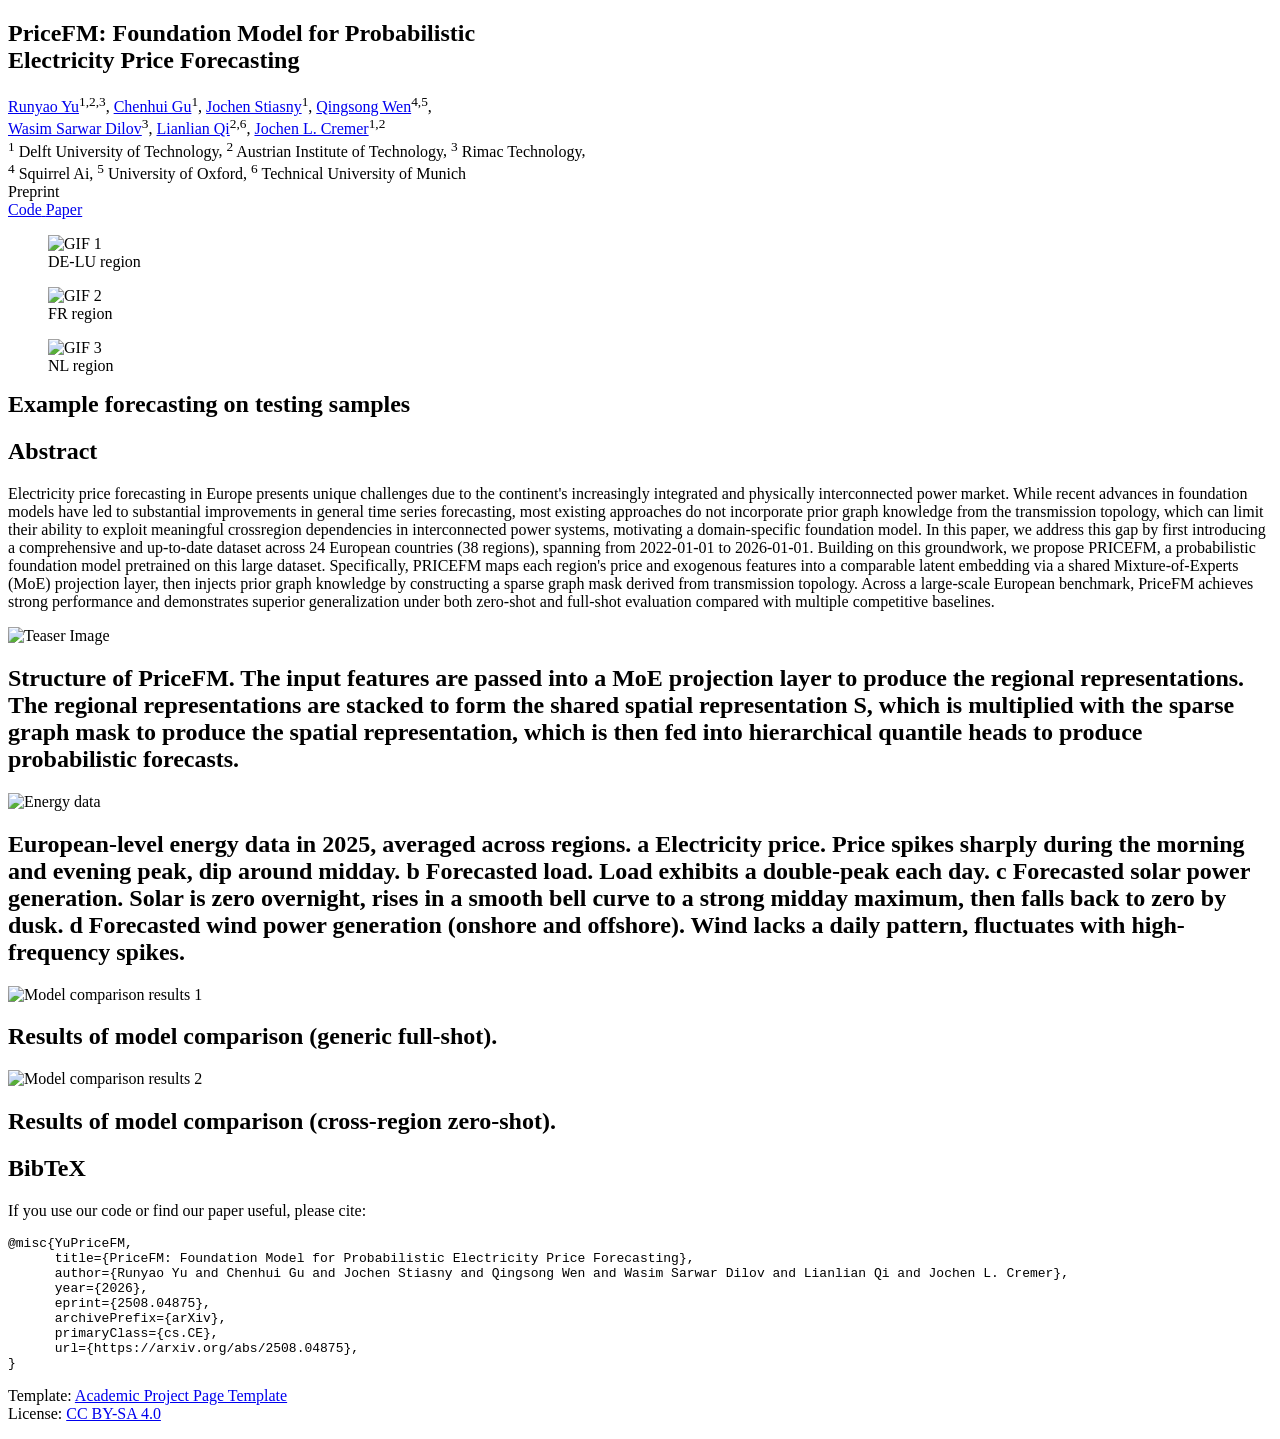
==== index.html @ c412047d "simplified visualization" ====
<!DOCTYPE html>
<html>
<head>
  <meta charset="utf-8">
  <!-- Meta tags for social media banners, these should be filled in appropriatly as they are your "business card" -->
  <!-- Replace the content tag with appropriate information -->
  <meta name="description" content="DESCRIPTION META TAG">
  <meta property="og:title" content="SOCIAL MEDIA TITLE TAG"/>
  <meta property="og:description" content="SOCIAL MEDIA DESCRIPTION TAG TAG"/>
  <meta property="og:url" content="URL OF THE WEBSITE"/>
  <!-- Path to banner image, should be in the path listed below. Optimal dimenssions are 1200X630-->
  <meta property="og:image" content="static/image/your_banner_image.png" />
  <meta property="og:image:width" content="1200"/>
  <meta property="og:image:height" content="630"/>


  <meta name="twitter:title" content="TWITTER BANNER TITLE META TAG">
  <meta name="twitter:description" content="TWITTER BANNER DESCRIPTION META TAG">
  <!-- Path to banner image, should be in the path listed below. Optimal dimenssions are 1200X600-->
  <meta name="twitter:image" content="static/images/your_twitter_banner_image.png">
  <meta name="twitter:card" content="summary_large_image">
  <!-- Keywords for your paper to be indexed by-->
  <meta name="keywords" content="KEYWORDS SHOULD BE PLACED HERE">
  <meta name="viewport" content="width=device-width, initial-scale=1">


  <title>PriceFM: Foundation Model for Probabilistic Electricity Price Forecasting</title> <!-- 1 title-->
  <link rel="icon" type="image/x-icon" href="static/images/delft_favicon.ico"> <!-- 2 icon-->
  <link href="https://fonts.googleapis.com/css?family=Google+Sans|Noto+Sans|Castoro"
  rel="stylesheet">

  <link rel="stylesheet" href="static/css/bulma.min.css">
  <link rel="stylesheet" href="static/css/bulma-carousel.min.css">
  <link rel="stylesheet" href="static/css/bulma-slider.min.css">
  <link rel="stylesheet" href="static/css/fontawesome.all.min.css">
  <link rel="stylesheet"
  href="https://cdn.jsdelivr.net/gh/jpswalsh/academicons@1/css/academicons.min.css">
  <link rel="stylesheet" href="static/css/index.css">

  <script src="https://ajax.googleapis.com/ajax/libs/jquery/3.5.1/jquery.min.js"></script>
  <script src="https://documentcloud.adobe.com/view-sdk/main.js"></script>
  <script defer src="static/js/fontawesome.all.min.js"></script>
  <script src="static/js/bulma-carousel.min.js"></script>
  <script src="static/js/bulma-slider.min.js"></script>
  <script src="static/js/index.js"></script>
</head>
<body>

  <!-- 3 authors-->
  <section class="hero">
    <div class="hero-body">
      <div class="container is-max-desktop">
        <div class="columns is-centered">
          <div class="column has-text-centered">
            <h1 class="title is-1 publication-title">
              PriceFM: Foundation Model for Probabilistic<br>
              Electricity Price Forecasting<br>

            </h1>
            <!-- first line of authors -->
            <div class="is-size-5 publication-authors">
            <span class="author-block">
              <a href="https://www.linkedin.com/in/runyao-yu/" target="_blank">Runyao Yu</a><sup>1,2,3</sup>,
            </span>
            <span class="author-block">
              <a href="https://www.linkedin.com/in/chenhuigu/" target="_blank">Chenhui Gu</a><sup>1</sup>,
            </span>
            <span class="author-block">
              <a href="https://www.linkedin.com/in/jochen-stiasny-83184a1b1/?locale=de_DE" target="_blank">Jochen Stiasny</a><sup>1</sup>,
            </span>
            <span class="author-block">
              <a href="https://www.linkedin.com/in/qingsong-wen-22814156/" target="_blank">Qingsong Wen</a><sup>4,5</sup>,
            </span>
          </div>
          <!-- second line of authors -->
          <div class="is-size-5 publication-authors">
            <span class="author-block">
              <a href="https://www.linkedin.com/in/wasimsarwar/" target="_blank">Wasim Sarwar Dilov</a><sup>3</sup>,
            </span>
            <span class="author-block">
              <a href="https://www.linkedin.com/in/lianlian-qi-a3257a147/" target="_blank">Lianlian Qi</a><sup>2,6</sup>,
            </span>
            <span class="author-block">
              <a href="https://www.linkedin.com/in/jochen-cremer/" target="_blank">Jochen L. Cremer</a><sup>1,2</sup>
            </span>
          </div>


                  <div class="is-size-5 publication-authors">
                  <span class="author-block"><sup>1</sup> Delft University of Technology</span>, 
                  <span class="author-block"><sup>2</sup> Austrian Institute of Technology</span>,
                  <span class="author-block"><sup>3</sup> Rimac Technology</span>,<br>
                  <span class="author-block"><sup>4</sup> Squirrel Ai</span>,
                  <span class="author-block"><sup>5</sup> University of Oxford</span>,
                  <span class="author-block"><sup>6</sup> Technical University of Munich</span><br>

                  <span class="author-block">Preprint</span>
                </div>



                  <div class="column has-text-centered">
                    <div class="publication-links">
                
                        <!-- 4 links-->

                <!-- Github link -->
                  <span class="link-block">
                    <a href="https://github.com/runyao-yu/PriceFM" target="_blank"
                    class="external-link button is-normal is-rounded is-dark">
                    <span class="icon">
                      <i class="fab fa-github"></i>
                    </span>
                    <span>Code</span>
                  </a>
                </span>

                <!-- ArXiv abstract Link -->
                <span class="link-block">
                  <a href="https://www.arxiv.org/abs/2508.04875" target="_blank"
                  class="external-link button is-normal is-rounded is-dark">
                  <span class="icon">
                    <i class="ai ai-arxiv"></i>
                  </span>
                  <span>Paper</span>
                </a>
              </span>
            </div>
          </div>
        </div>
      </div>
    </div>
  </div>
</section>



<section class="hero teaser">
  <div class="container is-max-desktop">
    <div class="hero-body has-text-centered">
      <div class="columns is-centered">
        
        <div class="column">
          <figure>
            <img src="static/images/Example_Forecasts_DE_LU.gif" alt="GIF 1" style="width:100%; height:auto;">
            <figcaption>DE-LU region</figcaption>
          </figure>
        </div>

        <div class="column">
          <figure>
            <img src="static/images/Example_Forecasts_FR.gif" alt="GIF 2" style="width:100%; height:auto;">
            <figcaption>FR region</figcaption>
          </figure>
        </div>

        <div class="column">
          <figure>
            <img src="static/images/Example_Forecasts_NL.gif" alt="GIF 3" style="width:100%; height:auto;">
            <figcaption>NL region</figcaption>
          </figure>
        </div>

      </div>
      
      <h2 class="subtitle has-text-centered" style="margin-top:1rem;">
        Example forecasting on testing samples
      </h2>
    </div>
  </div>
</section>





<!-- 6 Paper abstract -->
<section class="section hero is-light">
  <div class="container is-max-desktop">
    <div class="columns is-centered has-text-centered">
      <div class="column is-four-fifths">
        <h2 class="title is-3">Abstract</h2>
        <div class="content has-text-justified">
          <p>
            Electricity price forecasting in Europe presents
            unique challenges due to the continent's increasingly integrated and physically interconnected
            power market. While recent advances in foundation models have led to substantial improvements in general time series forecasting, most existing approaches do not incorporate prior graph
            knowledge from the transmission topology, which can limit their ability to exploit meaningful crossregion dependencies in interconnected power systems, motivating a domain-specific foundation model. In this paper, we address this gap by
            first introducing a comprehensive and up-to-date
            dataset across 24 European countries (38 regions),
            spanning from 2022-01-01 to 2026-01-01. Building on this groundwork, we propose PRICEFM,
            a probabilistic foundation model pretrained on
            this large dataset. Specifically, PRICEFM maps
            each region's price and exogenous features into
            a comparable latent embedding via a shared
            Mixture-of-Experts (MoE) projection layer, then
            injects prior graph knowledge by constructing
            a sparse graph mask derived from transmission
            topology. Across a large-scale European benchmark, PriceFM achieves strong performance and
            demonstrates superior generalization under both
            zero-shot and full-shot evaluation compared with
            multiple competitive baselines.
          </p>
        </div>
      </div>
    </div>
  </div>
</section>
<!-- End paper abstract -->


<!-- 6.5 Model image -->
<section class="hero is-small">
  <div class="hero-body">
    <div class="container">
      <div class="has-text-centered">
        <img src="static/images/PriceFM_structure.PNG" alt="Teaser Image">
        <h2 class="subtitle has-text-centered">
          Structure of PriceFM. 
          The input features are passed into a MoE projection layer to produce the regional representations. 
          The regional representations are stacked to form the shared spatial representation S, which is multiplied with the sparse
          graph mask to produce the spatial representation, which is then fed into hierarchical quantile heads to produce probabilistic forecasts.
        </h2>
      </div>
    </div>
  </div>
</section>
<!-- End teaser image -->



<!-- 7. Image -->
<section class="hero is-small">
  <div class="hero-body">
    <div class="container has-text-centered">
      <img src="static/images/Energy_data.PNG" alt="Energy data" />
      <h2 class="subtitle has-text-centered">
        European-level energy data in 2025, averaged across regions.
        <b>a</b> Electricity price. Price spikes sharply during the morning and evening peak, dip around midday.
        <b>b</b> Forecasted load. Load exhibits a double-peak each day.
        <b>c</b> Forecasted solar power generation. Solar is zero overnight, rises in a smooth bell curve to a strong midday maximum, then falls back to zero by dusk.
        <b>d</b> Forecasted wind power generation (onshore and offshore). Wind lacks a daily pattern, fluctuates with high-frequency spikes.
      </h2>
    </div>
  </div>
</section>


<!-- 8. Results carousel -->
<section class="hero is-small">
  <div class="hero-body">
    <div class="container">
      <div id="results-carousel" class="carousel results-carousel">

        <div class="item">
          <img 
            src="static/images/Model_comparison1.PNG" 
            alt="Model comparison results 1"
          />
          <h2 class="subtitle has-text-centered">
            Results of model comparison (generic full-shot).
          </h2>
        </div>

        <div class="item">
          <img 
            src="static/images/Model_comparison2.PNG" 
            alt="Model comparison results 2"
          />
          <h2 class="subtitle has-text-centered">
            Results of model comparison (cross-region zero-shot).
          </h2>
        </div>

      </div>
    </div>
  </div>
</section>
<!-- End results carousel -->



<!--BibTex citation -->
<section class="section" id="BibTeX">
  <div class="container is-max-desktop content">
    <h2 class="title">BibTeX</h2>
    <p>If you use our code or find our paper useful, please cite:</p>
    <pre><code>@misc{YuPriceFM,
      title={PriceFM: Foundation Model for Probabilistic Electricity Price Forecasting}, 
      author={Runyao Yu and Chenhui Gu and Jochen Stiasny and Qingsong Wen and Wasim Sarwar Dilov and Lianlian Qi and Jochen L. Cremer},
      year={2026},
      eprint={2508.04875},
      archivePrefix={arXiv},
      primaryClass={cs.CE},
      url={https://arxiv.org/abs/2508.04875}, 
}
</code></pre>
  </div>
</section>
<!--End BibTex citation -->



<footer class="footer">
  <div class="container">
    <div class="columns is-centered">
      <div class="column is-8">
        <div class="content has-text-centered">
          <p>
            Template: <a href="https://github.com/eliahuhorwitz/Academic-project-page-template" target="_blank">Academic Project Page Template</a><br>
            License: <a rel="license" href="http://creativecommons.org/licenses/by-sa/4.0/" target="_blank">CC BY-SA 4.0</a>
          </p>
        </div>
      </div>
    </div>
  </div>
</footer>

<!-- Statcounter tracking code -->
  
<!-- You can add a tracker to track page visits by creating an account at statcounter.com -->
<!-- End of Statcounter Code -->
    <!-- End of Statcounter Code -->

  </body>
  </html>
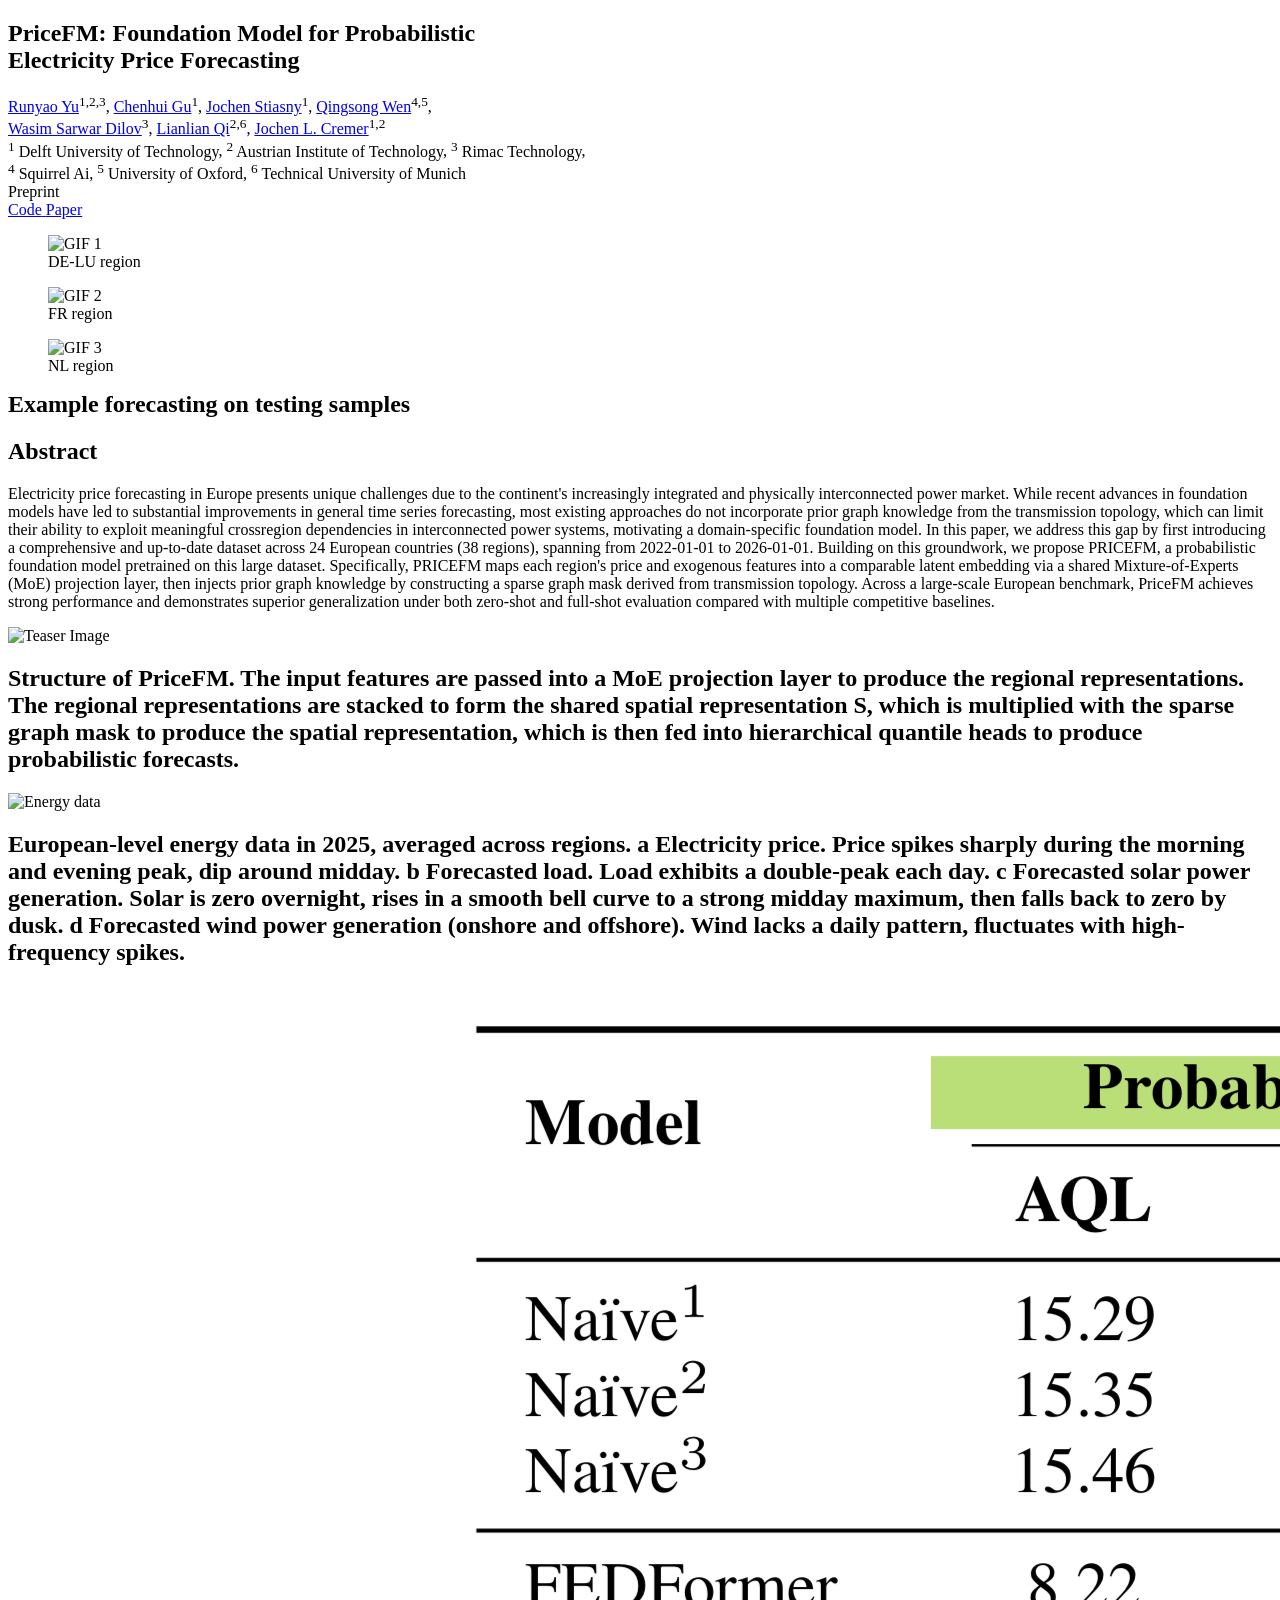
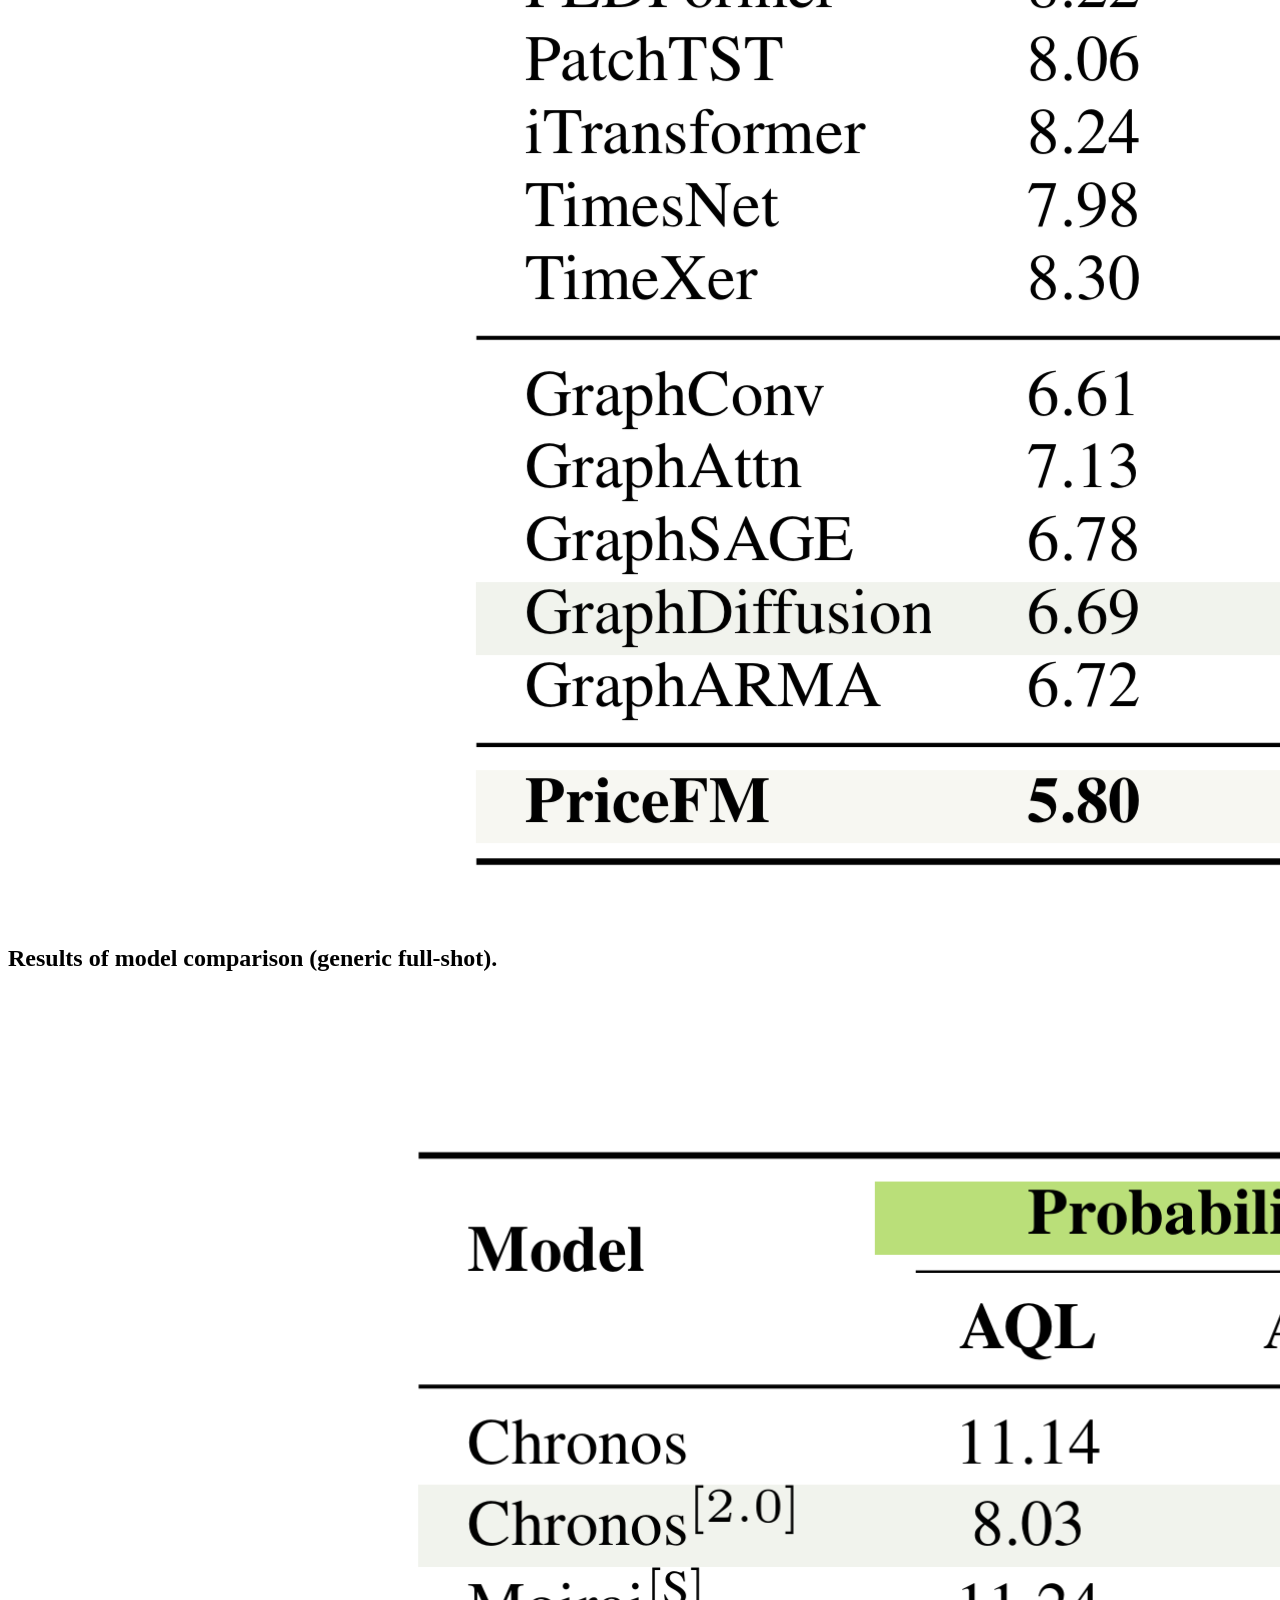
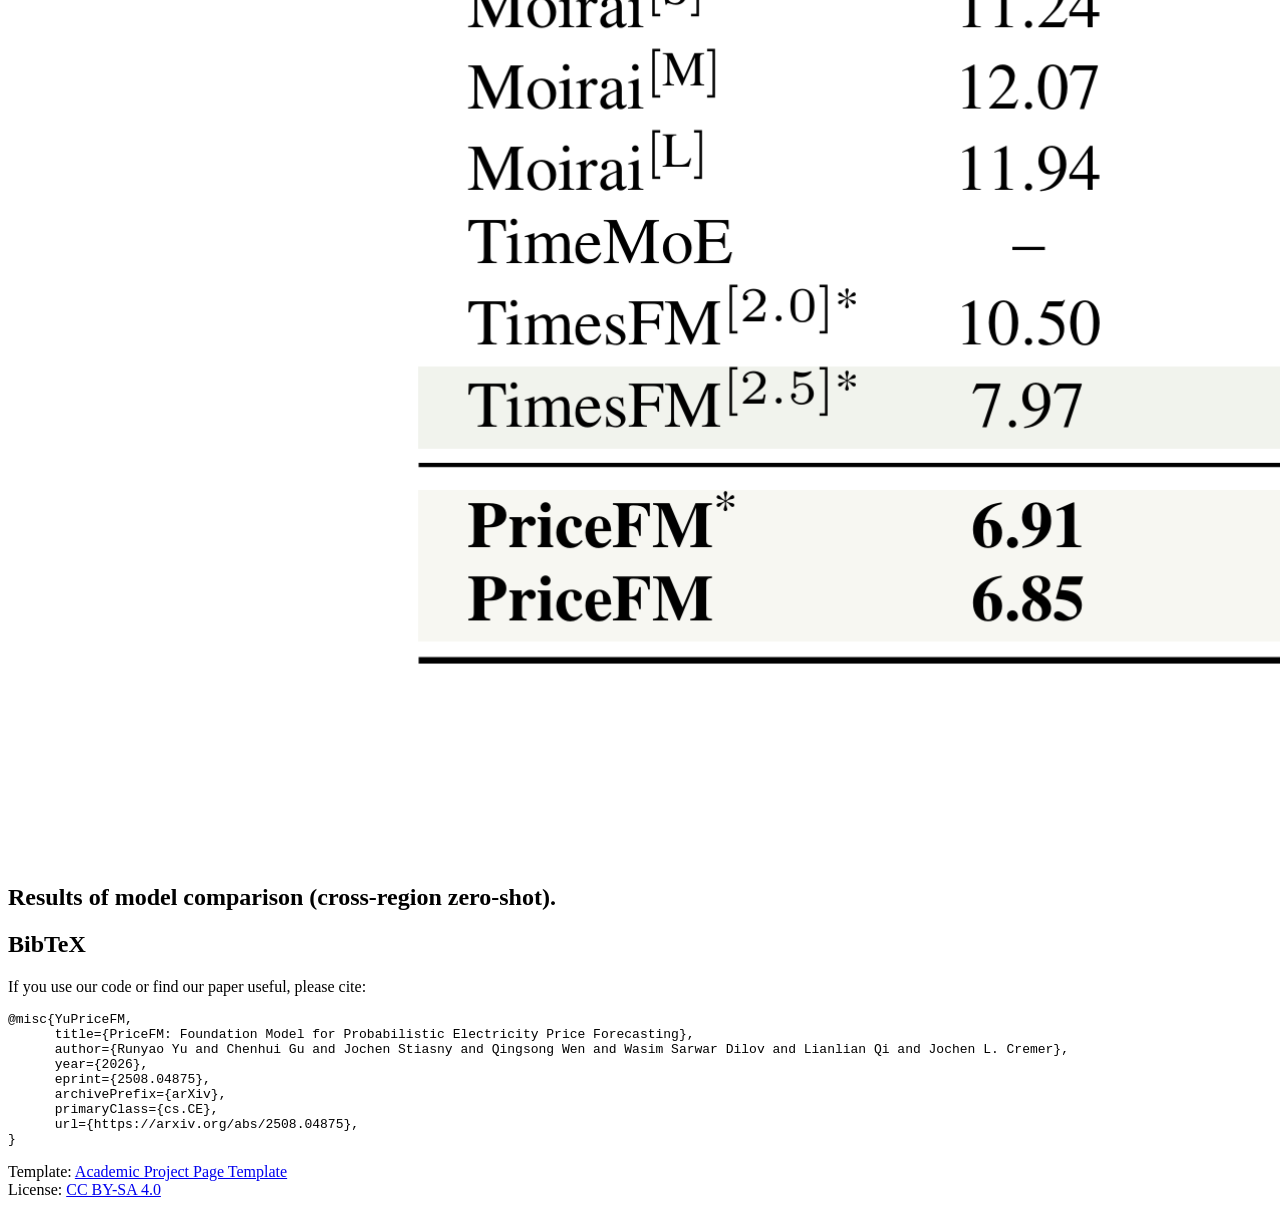
==== commit a99ae12d: "Update index.html" ====
--- a/index.html
+++ b/index.html
@@ -254,7 +254,7 @@
 
         <div class="item">
           <img 
-            src="static/images/Model_comparison1.PNG" 
+            src="static/images/Model_comparison1.png" 
             alt="Model comparison results 1"
           />
           <h2 class="subtitle has-text-centered">
@@ -264,7 +264,7 @@
 
         <div class="item">
           <img 
-            src="static/images/Model_comparison2.PNG" 
+            src="static/images/Model_comparison2.png" 
             alt="Model comparison results 2"
           />
           <h2 class="subtitle has-text-centered">
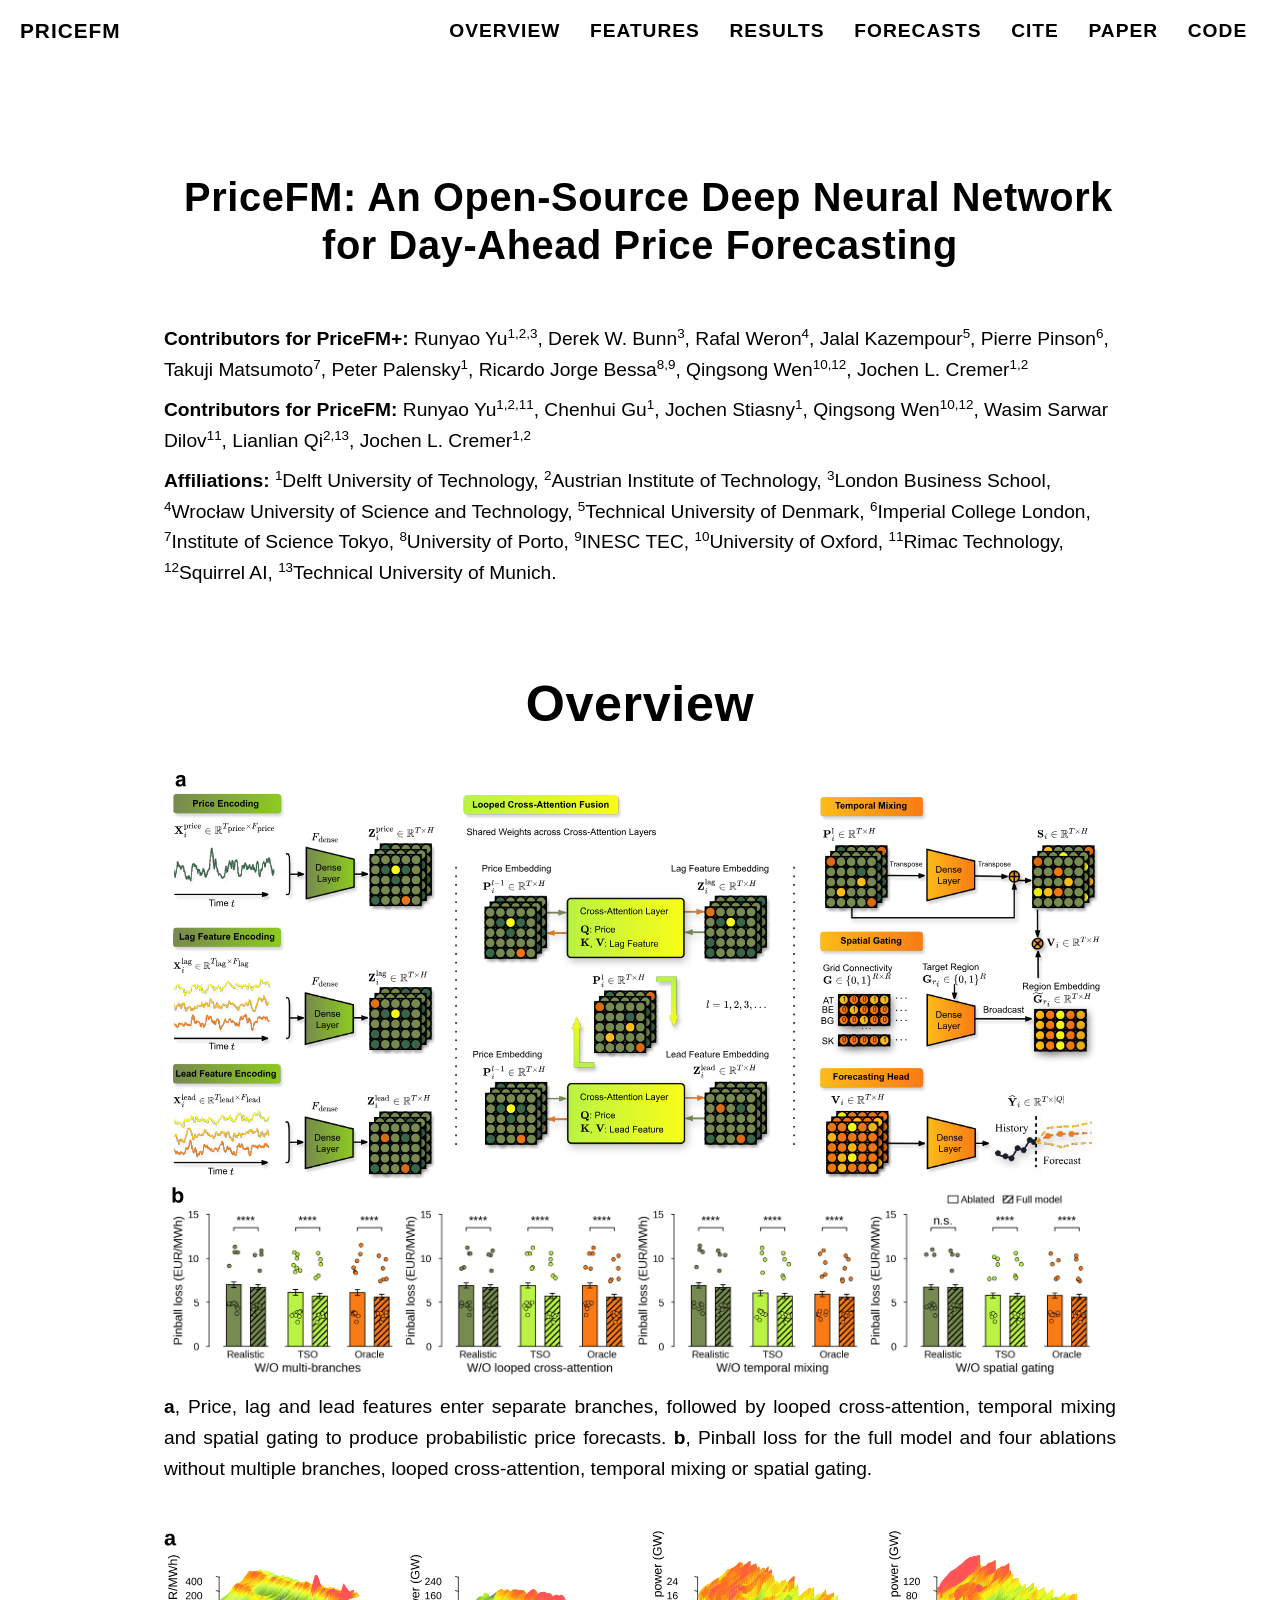
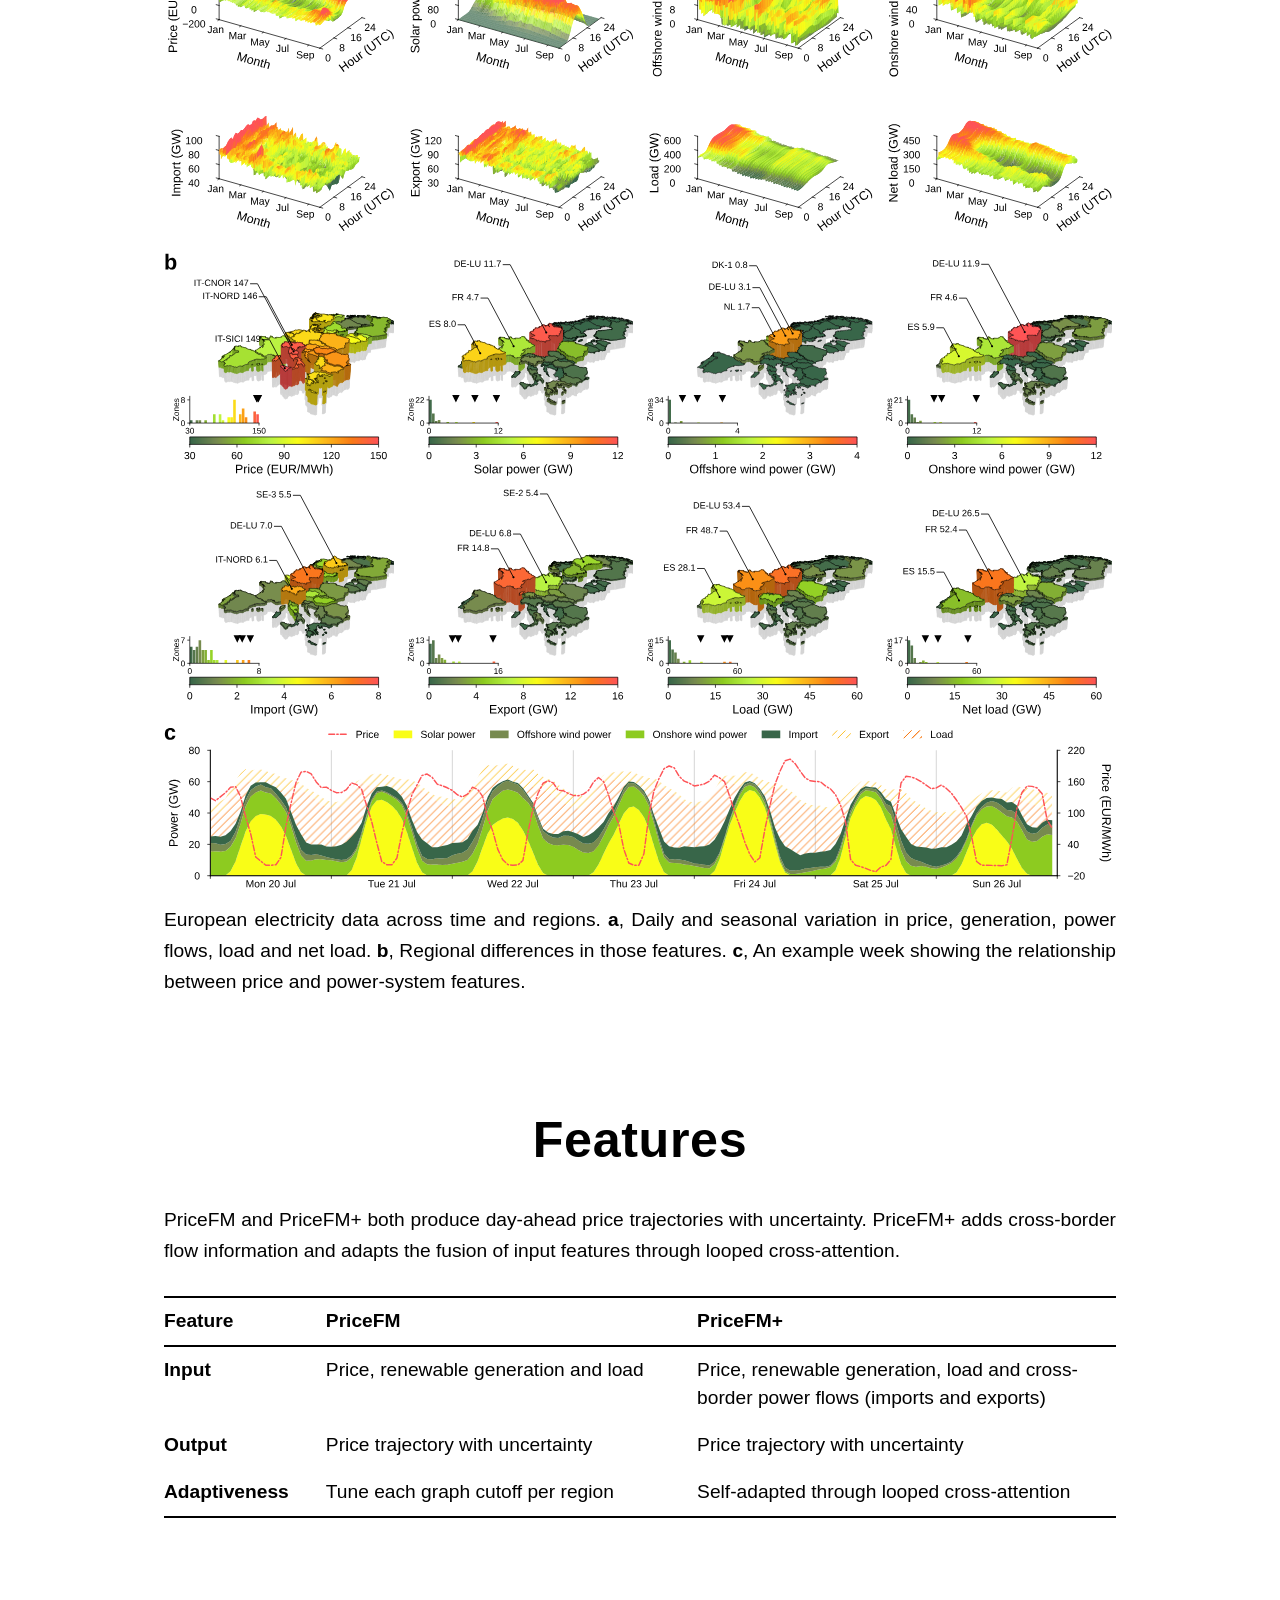
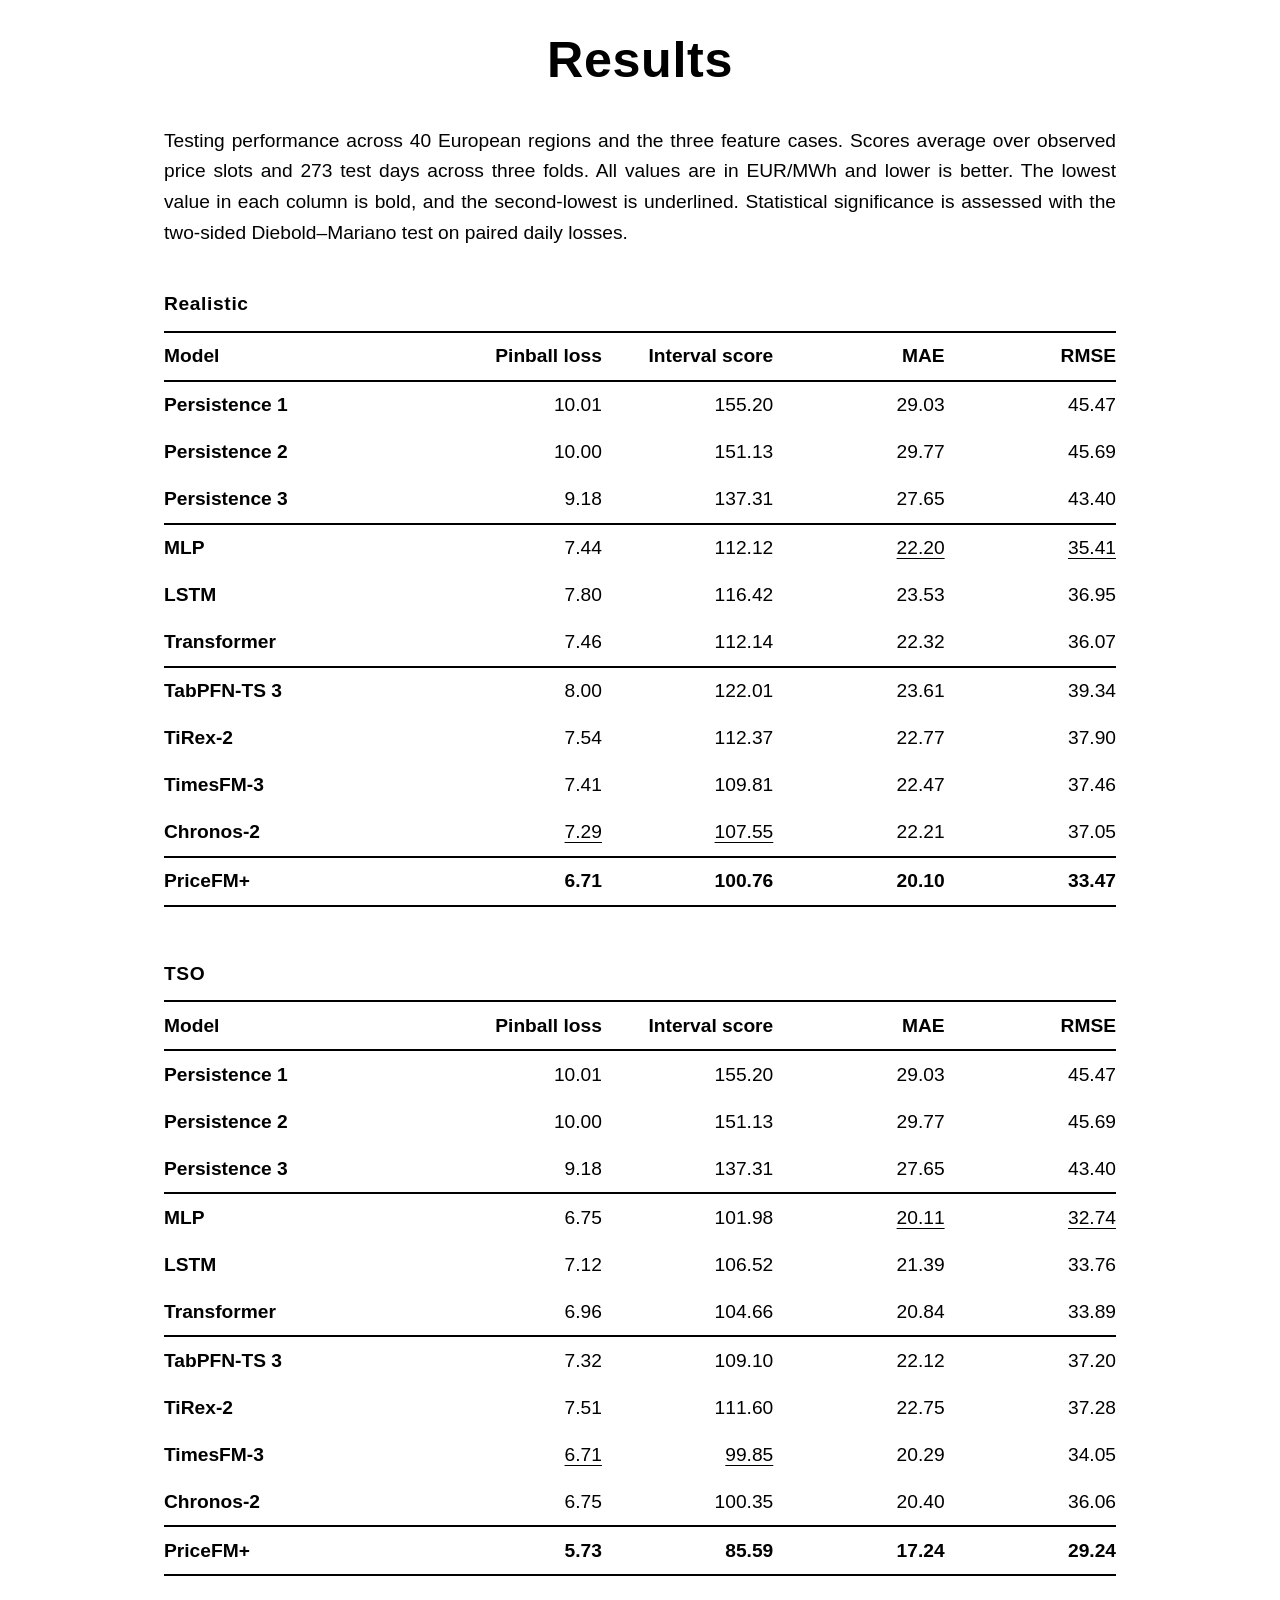
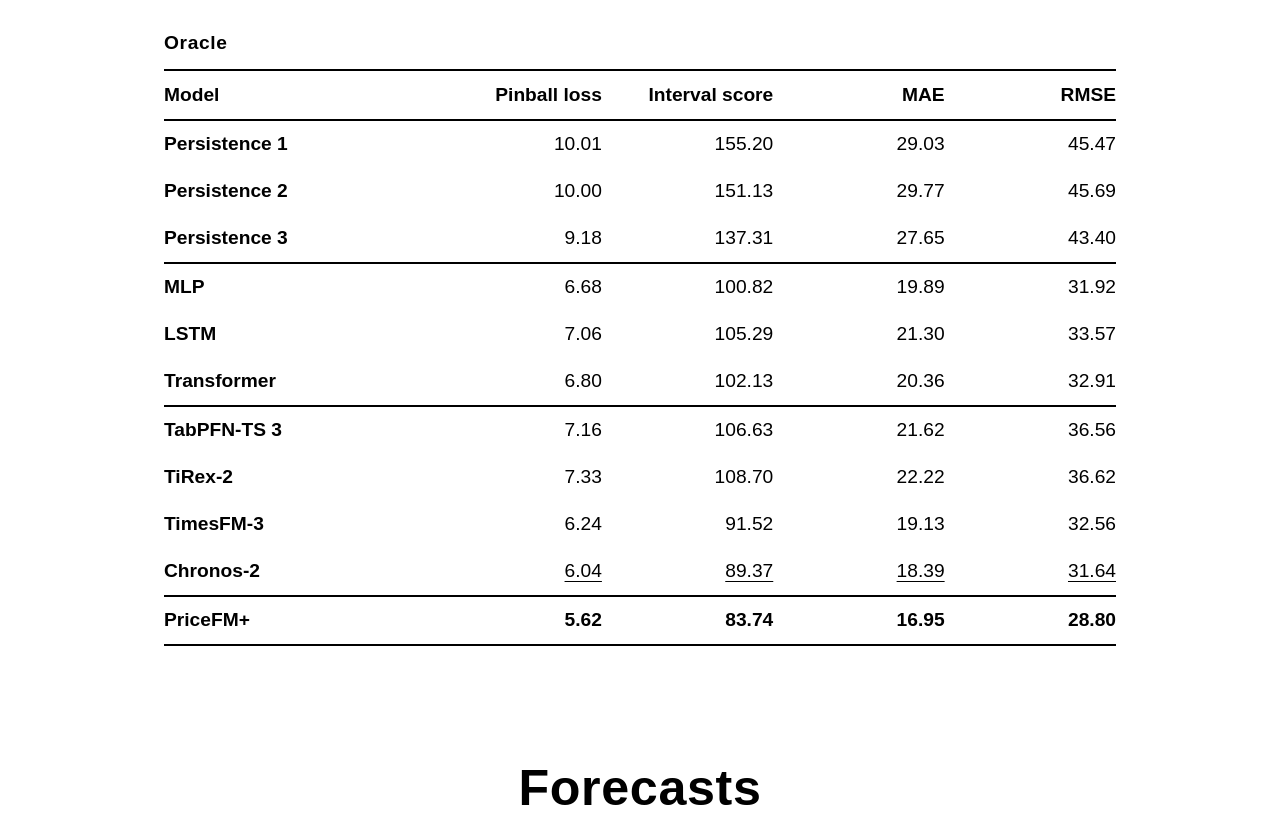
==== commit e304c787: "PriceFM+ is now available Upgraded PriceFM i.e. PriceFM v2" ====
--- a/index.html
+++ b/index.html
@@ -1,326 +1,5 @@
-<!DOCTYPE html>
-<html>
-<head>
-  <meta charset="utf-8">
-  <!-- Meta tags for social media banners, these should be filled in appropriatly as they are your "business card" -->
-  <!-- Replace the content tag with appropriate information -->
-  <meta name="description" content="DESCRIPTION META TAG">
-  <meta property="og:title" content="SOCIAL MEDIA TITLE TAG"/>
-  <meta property="og:description" content="SOCIAL MEDIA DESCRIPTION TAG TAG"/>
-  <meta property="og:url" content="URL OF THE WEBSITE"/>
-  <!-- Path to banner image, should be in the path listed below. Optimal dimenssions are 1200X630-->
-  <meta property="og:image" content="static/image/your_banner_image.png" />
-  <meta property="og:image:width" content="1200"/>
-  <meta property="og:image:height" content="630"/>
-
-
-  <meta name="twitter:title" content="TWITTER BANNER TITLE META TAG">
-  <meta name="twitter:description" content="TWITTER BANNER DESCRIPTION META TAG">
-  <!-- Path to banner image, should be in the path listed below. Optimal dimenssions are 1200X600-->
-  <meta name="twitter:image" content="static/images/your_twitter_banner_image.png">
-  <meta name="twitter:card" content="summary_large_image">
-  <!-- Keywords for your paper to be indexed by-->
-  <meta name="keywords" content="KEYWORDS SHOULD BE PLACED HERE">
-  <meta name="viewport" content="width=device-width, initial-scale=1">
-
-
-  <title>PriceFM: Foundation Model for Probabilistic Electricity Price Forecasting</title> <!-- 1 title-->
-  <link rel="icon" type="image/x-icon" href="static/images/delft_favicon.ico"> <!-- 2 icon-->
-  <link href="https://fonts.googleapis.com/css?family=Google+Sans|Noto+Sans|Castoro"
-  rel="stylesheet">
-
-  <link rel="stylesheet" href="static/css/bulma.min.css">
-  <link rel="stylesheet" href="static/css/bulma-carousel.min.css">
-  <link rel="stylesheet" href="static/css/bulma-slider.min.css">
-  <link rel="stylesheet" href="static/css/fontawesome.all.min.css">
-  <link rel="stylesheet"
-  href="https://cdn.jsdelivr.net/gh/jpswalsh/academicons@1/css/academicons.min.css">
-  <link rel="stylesheet" href="static/css/index.css">
-
-  <script src="https://ajax.googleapis.com/ajax/libs/jquery/3.5.1/jquery.min.js"></script>
-  <script src="https://documentcloud.adobe.com/view-sdk/main.js"></script>
-  <script defer src="static/js/fontawesome.all.min.js"></script>
-  <script src="static/js/bulma-carousel.min.js"></script>
-  <script src="static/js/bulma-slider.min.js"></script>
-  <script src="static/js/index.js"></script>
-</head>
-<body>
-
-  <!-- 3 authors-->
-  <section class="hero">
-    <div class="hero-body">
-      <div class="container is-max-desktop">
-        <div class="columns is-centered">
-          <div class="column has-text-centered">
-            <h1 class="title is-1 publication-title">
-              PriceFM: Foundation Model for Probabilistic<br>
-              Electricity Price Forecasting<br>
-
-            </h1>
-            <!-- first line of authors -->
-            <div class="is-size-5 publication-authors">
-            <span class="author-block">
-              <a href="https://www.linkedin.com/in/runyao-yu/" target="_blank">Runyao Yu</a><sup>1,2,3</sup>,
-            </span>
-            <span class="author-block">
-              <a href="https://www.linkedin.com/in/chenhuigu/" target="_blank">Chenhui Gu</a><sup>1</sup>,
-            </span>
-            <span class="author-block">
-              <a href="https://www.linkedin.com/in/jochen-stiasny-83184a1b1/?locale=de_DE" target="_blank">Jochen Stiasny</a><sup>1</sup>,
-            </span>
-            <span class="author-block">
-              <a href="https://www.linkedin.com/in/qingsong-wen-22814156/" target="_blank">Qingsong Wen</a><sup>4,5</sup>,
-            </span>
-          </div>
-          <!-- second line of authors -->
-          <div class="is-size-5 publication-authors">
-            <span class="author-block">
-              <a href="https://www.linkedin.com/in/wasimsarwar/" target="_blank">Wasim Sarwar Dilov</a><sup>3</sup>,
-            </span>
-            <span class="author-block">
-              <a href="https://www.linkedin.com/in/lianlian-qi-a3257a147/" target="_blank">Lianlian Qi</a><sup>2,6</sup>,
-            </span>
-            <span class="author-block">
-              <a href="https://www.linkedin.com/in/jochen-cremer/" target="_blank">Jochen L. Cremer</a><sup>1,2</sup>
-            </span>
-          </div>
-
-
-                  <div class="is-size-5 publication-authors">
-                  <span class="author-block"><sup>1</sup> Delft University of Technology</span>, 
-                  <span class="author-block"><sup>2</sup> Austrian Institute of Technology</span>,
-                  <span class="author-block"><sup>3</sup> Rimac Technology</span>,<br>
-                  <span class="author-block"><sup>4</sup> Squirrel Ai</span>,
-                  <span class="author-block"><sup>5</sup> University of Oxford</span>,
-                  <span class="author-block"><sup>6</sup> Technical University of Munich</span><br>
-
-                  <span class="author-block">Preprint</span>
-                </div>
-
-
-
-                  <div class="column has-text-centered">
-                    <div class="publication-links">
-                
-                        <!-- 4 links-->
-
-                <!-- Github link -->
-                  <span class="link-block">
-                    <a href="https://github.com/runyao-yu/PriceFM" target="_blank"
-                    class="external-link button is-normal is-rounded is-dark">
-                    <span class="icon">
-                      <i class="fab fa-github"></i>
-                    </span>
-                    <span>Code</span>
-                  </a>
-                </span>
-
-                <!-- ArXiv abstract Link -->
-                <span class="link-block">
-                  <a href="https://www.arxiv.org/abs/2508.04875" target="_blank"
-                  class="external-link button is-normal is-rounded is-dark">
-                  <span class="icon">
-                    <i class="ai ai-arxiv"></i>
-                  </span>
-                  <span>Paper</span>
-                </a>
-              </span>
-            </div>
-          </div>
-        </div>
-      </div>
-    </div>
-  </div>
-</section>
-
-
-
-<section class="hero teaser">
-  <div class="container is-max-desktop">
-    <div class="hero-body has-text-centered">
-      <div class="columns is-centered">
-        
-        <div class="column">
-          <figure>
-            <img src="static/images/Example_Forecasts_DE_LU.gif" alt="GIF 1" style="width:100%; height:auto;">
-            <figcaption>DE-LU region</figcaption>
-          </figure>
-        </div>
-
-        <div class="column">
-          <figure>
-            <img src="static/images/Example_Forecasts_FR.gif" alt="GIF 2" style="width:100%; height:auto;">
-            <figcaption>FR region</figcaption>
-          </figure>
-        </div>
-
-        <div class="column">
-          <figure>
-            <img src="static/images/Example_Forecasts_NL.gif" alt="GIF 3" style="width:100%; height:auto;">
-            <figcaption>NL region</figcaption>
-          </figure>
-        </div>
-
-      </div>
-      
-      <h2 class="subtitle has-text-centered" style="margin-top:1rem;">
-        Example forecasting on testing samples
-      </h2>
-    </div>
-  </div>
-</section>
-
-
-
-
-
-<!-- 6 Paper abstract -->
-<section class="section hero is-light">
-  <div class="container is-max-desktop">
-    <div class="columns is-centered has-text-centered">
-      <div class="column is-four-fifths">
-        <h2 class="title is-3">Abstract</h2>
-        <div class="content has-text-justified">
-          <p>
-            Electricity price forecasting in Europe presents
-            unique challenges due to the continent's increasingly integrated and physically interconnected
-            power market. While recent advances in foundation models have led to substantial improvements in general time series forecasting, most existing approaches do not incorporate prior graph
-            knowledge from the transmission topology, which can limit their ability to exploit meaningful crossregion dependencies in interconnected power systems, motivating a domain-specific foundation model. In this paper, we address this gap by
-            first introducing a comprehensive and up-to-date
-            dataset across 24 European countries (38 regions),
-            spanning from 2022-01-01 to 2026-01-01. Building on this groundwork, we propose PRICEFM,
-            a probabilistic foundation model pretrained on
-            this large dataset. Specifically, PRICEFM maps
-            each region's price and exogenous features into
-            a comparable latent embedding via a shared
-            Mixture-of-Experts (MoE) projection layer, then
-            injects prior graph knowledge by constructing
-            a sparse graph mask derived from transmission
-            topology. Across a large-scale European benchmark, PriceFM achieves strong performance and
-            demonstrates superior generalization under both
-            zero-shot and full-shot evaluation compared with
-            multiple competitive baselines.
-          </p>
-        </div>
-      </div>
-    </div>
-  </div>
-</section>
-<!-- End paper abstract -->
-
-
-<!-- 6.5 Model image -->
-<section class="hero is-small">
-  <div class="hero-body">
-    <div class="container">
-      <div class="has-text-centered">
-        <img src="static/images/PriceFM_structure.PNG" alt="Teaser Image">
-        <h2 class="subtitle has-text-centered">
-          Structure of PriceFM. 
-          The input features are passed into a MoE projection layer to produce the regional representations. 
-          The regional representations are stacked to form the shared spatial representation S, which is multiplied with the sparse
-          graph mask to produce the spatial representation, which is then fed into hierarchical quantile heads to produce probabilistic forecasts.
-        </h2>
-      </div>
-    </div>
-  </div>
-</section>
-<!-- End teaser image -->
-
-
-
-<!-- 7. Image -->
-<section class="hero is-small">
-  <div class="hero-body">
-    <div class="container has-text-centered">
-      <img src="static/images/Energy_data.PNG" alt="Energy data" />
-      <h2 class="subtitle has-text-centered">
-        European-level energy data in 2025, averaged across regions.
-        <b>a</b> Electricity price. Price spikes sharply during the morning and evening peak, dip around midday.
-        <b>b</b> Forecasted load. Load exhibits a double-peak each day.
-        <b>c</b> Forecasted solar power generation. Solar is zero overnight, rises in a smooth bell curve to a strong midday maximum, then falls back to zero by dusk.
-        <b>d</b> Forecasted wind power generation (onshore and offshore). Wind lacks a daily pattern, fluctuates with high-frequency spikes.
-      </h2>
-    </div>
-  </div>
-</section>
-
-
-<!-- 8. Results carousel -->
-<section class="hero is-small">
-  <div class="hero-body">
-    <div class="container">
-      <div id="results-carousel" class="carousel results-carousel">
-
-        <div class="item">
-          <img 
-            src="static/images/Model_comparison1.png" 
-            alt="Model comparison results 1"
-          />
-          <h2 class="subtitle has-text-centered">
-            Results of model comparison (generic full-shot).
-          </h2>
-        </div>
-
-        <div class="item">
-          <img 
-            src="static/images/Model_comparison2.png" 
-            alt="Model comparison results 2"
-          />
-          <h2 class="subtitle has-text-centered">
-            Results of model comparison (cross-region zero-shot).
-          </h2>
-        </div>
-
-      </div>
-    </div>
-  </div>
-</section>
-<!-- End results carousel -->
-
-
-
-<!--BibTex citation -->
-<section class="section" id="BibTeX">
-  <div class="container is-max-desktop content">
-    <h2 class="title">BibTeX</h2>
-    <p>If you use our code or find our paper useful, please cite:</p>
-    <pre><code>@misc{YuPriceFM,
-      title={PriceFM: Foundation Model for Probabilistic Electricity Price Forecasting}, 
-      author={Runyao Yu and Chenhui Gu and Jochen Stiasny and Qingsong Wen and Wasim Sarwar Dilov and Lianlian Qi and Jochen L. Cremer},
-      year={2026},
-      eprint={2508.04875},
-      archivePrefix={arXiv},
-      primaryClass={cs.CE},
-      url={https://arxiv.org/abs/2508.04875}, 
-}
-</code></pre>
-  </div>
-</section>
-<!--End BibTex citation -->
-
-
-
-<footer class="footer">
-  <div class="container">
-    <div class="columns is-centered">
-      <div class="column is-8">
-        <div class="content has-text-centered">
-          <p>
-            Template: <a href="https://github.com/eliahuhorwitz/Academic-project-page-template" target="_blank">Academic Project Page Template</a><br>
-            License: <a rel="license" href="http://creativecommons.org/licenses/by-sa/4.0/" target="_blank">CC BY-SA 4.0</a>
-          </p>
-        </div>
-      </div>
-    </div>
-  </div>
-</footer>
-
-<!-- Statcounter tracking code -->
-  
-<!-- You can add a tracker to track page visits by creating an account at statcounter.com -->
-<!-- End of Statcounter Code -->
-    <!-- End of Statcounter Code -->
-
-  </body>
-  </html>
+<!doctype html>
+<html lang="en"><head><meta charset="utf-8"><title>PriceFM</title>
+<meta http-equiv="refresh" content="0; url=Project_page/">
+<link rel="canonical" href="Project_page/"></head>
+<body><a href="Project_page/">PriceFM project page</a></body></html>
